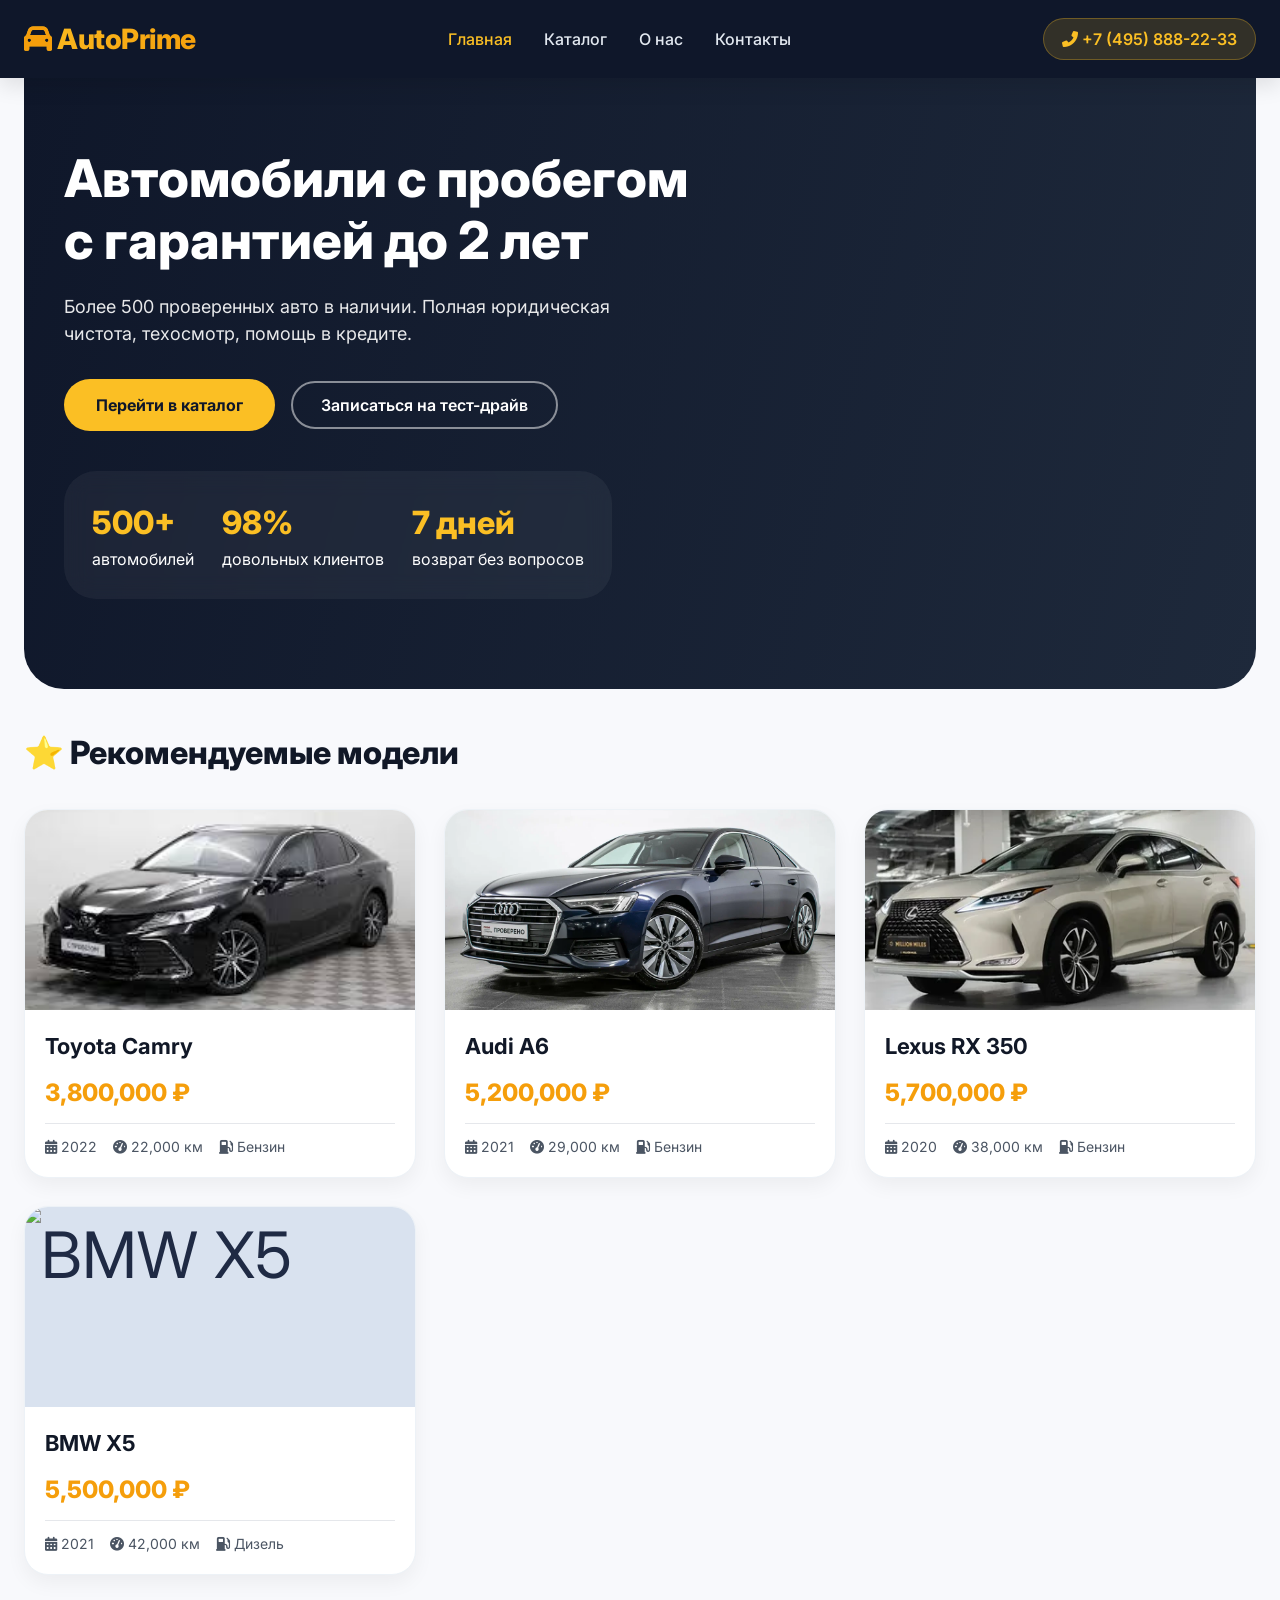
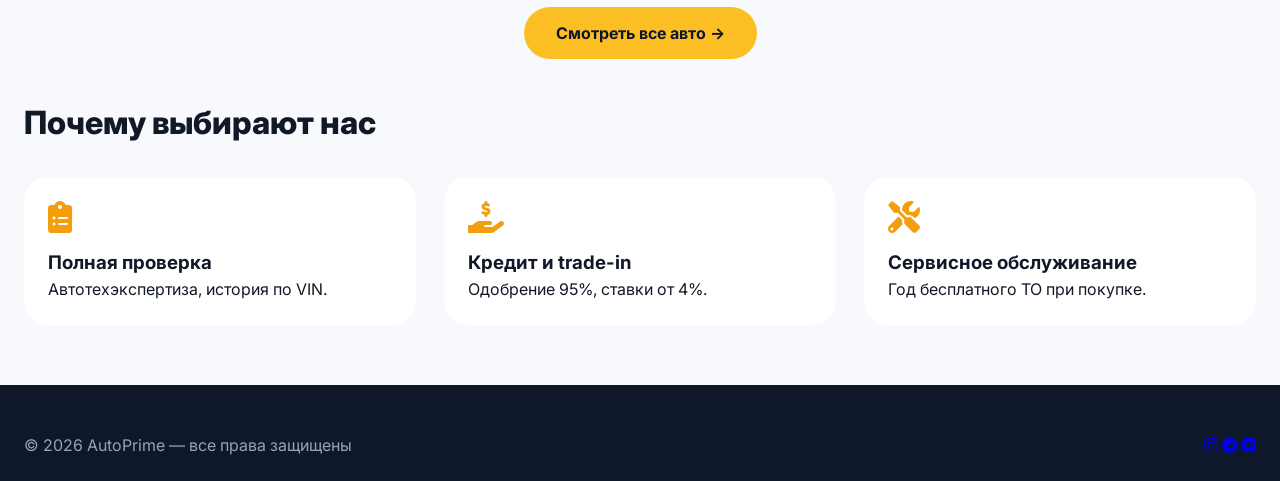
==== index.html @ ed4d7b5c "Add files via upload" ====
<!DOCTYPE html>
<html lang="ru">

<head>
    <meta charset="UTF-8">
    <meta name="viewport" content="width=device-width, initial-scale=1.0">
    <title>AutoPrime | Продажа авто с пробегом</title>
    <link rel="stylesheet" href="styles.css">
    <link rel="stylesheet" href="adaptation.css">
    <link href="https://fonts.googleapis.com/css2?family=Inter:opsz,wght@14..32,300;400;500;600;700;800&display=swap"
        rel="stylesheet">
    <link rel="stylesheet" href="https://cdnjs.cloudflare.com/ajax/libs/font-awesome/6.0.0-beta3/css/all.min.css">
</head>

<body>
    <header class="header">
        <div class="container">
            <div class="navbar">
                <div class="logo"><i class="fas fa-car"></i> AutoPrime</div>
                <ul class="nav-links">
                    <li><a href="index.html" class="active">Главная</a></li>
                    <li><a href="catalog.html">Каталог</a></li>
                    <li><a href="aboutUs.html">О нас</a></li>
                    <li><a href="contact.html">Контакты</a></li>
                </ul>
                <div class="contact-phone"><i class="fas fa-phone-alt"></i> +7 (495) 888-22-33</div>
            </div>
        </div>
    </header>

    <main>
        <div class="container">
            <div class="hero">
                <div class="hero-grid">
                    <div class="hero-content">
                        <h1>Автомобили с пробегом <br>с гарантией до 2 лет</h1>
                        <p>Более 500 проверенных авто в наличии. Полная юридическая чистота, техосмотр, помощь в
                            кредите.</p>
                        <div>
                            <a href="catalog.html" class="btn-primary">Перейти в каталог</a>
                            <a href="contact.html" class="btn-outline">Записаться на тест-драйв</a>
                        </div>
                    </div>
                    <div class="hero-stats">
                        <div class="stat-item">
                            <h3>500+</h3><span>автомобилей</span>
                        </div>
                        <div class="stat-item">
                            <h3>98%</h3><span>довольных клиентов</span>
                        </div>
                        <div class="stat-item">
                            <h3>7 дней</h3><span>возврат без вопросов</span>
                        </div>
                    </div>
                </div>
            </div>

            <div class="section-title">⭐ Рекомендуемые модели</div>
            <div id="featured-cars" class="cars-grid"></div>
            <div style="text-align: center; margin: 20px 0 40px;">
                <a href="catalog.html" class="btn-primary">Смотреть все авто →</a>
            </div>

            <div class="section-title">Почему выбирают нас</div>
            <div class="advantages-grid">
                <div class="advantage-card"><i class="fas fa-clipboard-list feature-icon"></i>
                    <h3>Полная проверка</h3>
                    <p>Автотехэкспертиза, история по VIN.</p>
                </div>
                <div class="advantage-card"><i class="fas fa-hand-holding-usd feature-icon"></i>
                    <h3>Кредит и trade-in</h3>
                    <p>Одобрение 95%, ставки от 4%.</p>
                </div>
                <div class="advantage-card"><i class="fas fa-tools feature-icon"></i>
                    <h3>Сервисное обслуживание</h3>
                    <p>Год бесплатного ТО при покупке.</p>
                </div>
            </div>
        </div>
    </main>

    <footer>
        <div class="container">
            <div class="footer-flex">
                <div>© 2026 AutoPrime — все права защищены</div>
                <div><a href="http://vk.com" target="_blank"><i class="fab fa-instagram"></i></a> <a
                        href="https://vk.com" target="_blank"><i class="fab fa-telegram"></i></a> <a
                        href="http://vk.com" target="_blank"><i class="fab fa-vk"></i></a></div>
            </div>
        </div>
    </footer>

    <div id="car-modal" class="modal">
        <div class="modal-content">
            <span class="close-modal">&times;</span>
            <div id="modal-body"></div>
            <button id="modal-testdrive" class="btn-primary">Записаться на тест-драйв</button>
        </div>
    </div>

    <script src="script.js"></script>
</body>

</html>
---- styles.css ----
* {
    margin: 0;
    padding: 0;
    box-sizing: border-box;
}

body {
    font-family: 'Inter', sans-serif;
    background-color: #F8F9FC;
    color: #111827;
    line-height: 1.5;
}

.container {
    max-width: 1280px;
    margin: 0 auto;
    padding: 0 24px;
}

/* Header */
.header {
    background: #0F172A;
    color: white;
    position: sticky;
    top: 0;
    z-index: 100;
    box-shadow: 0 8px 20px rgba(0,0,0,0.1);
}

.navbar {
    display: flex;
    align-items: center;
    justify-content: space-between;
    flex-wrap: wrap;
    padding: 18px 0;
    gap: 20px;
}

.logo {
    font-size: 28px;
    font-weight: 800;
    letter-spacing: -0.5px;
    background: linear-gradient(135deg, #FBBF24, #F59E0B);
    background-clip: text;
    -webkit-background-clip: text;
    color: transparent;
}

.logo i {
    color: #F59E0B;
    background: none;
    background-clip: unset;
}

.nav-links {
    display: flex;
    gap: 32px;
    list-style: none;
}

.nav-links a {
    color: #E2E8F0;
    text-decoration: none;
    font-weight: 500;
    transition: 0.2s;
}

.nav-links a:hover, .nav-links a.active {
    color: #FBBF24;
}

.contact-phone {
    background: rgba(251,191,36,0.15);
    padding: 8px 18px;
    border-radius: 40px;
    font-weight: 600;
    color: #FBBF24;
    border: 1px solid rgba(251,191,36,0.3);
}

/* Hero */
.hero {
    background: linear-gradient(105deg, #0F172A 0%, #1E293B 100%);
    color: white;
    padding: 70px 0 90px;
    border-radius: 0 0 40px 40px;
    margin-bottom: 40px;
    padding-left: 40px;
}

.hero-grid {
    display: flex;
    flex-wrap: wrap;
    align-items: center;
    justify-content: space-between;
    gap: 40px;
}

.hero-content h1 {
    font-size: 52px;
    font-weight: 800;
    line-height: 1.2;
    margin-bottom: 20px;
}

.hero-content p {
    font-size: 18px;
    opacity: 0.9;
    margin-bottom: 32px;
    max-width: 550px;
}

.btn-primary {
    background: #FBBF24;
    color: #0F172A;
    padding: 14px 32px;
    border-radius: 60px;
    font-weight: 700;
    text-decoration: none;
    display: inline-block;
    transition: 0.2s;
    border: none;
    cursor: pointer;
    font-size: 16px;
}

.btn-primary:hover {
    background: #F59E0B;
    transform: translateY(-2px);
}

.btn-outline {
    border: 2px solid rgba(255,255,255,0.5);
    background: transparent;
    padding: 12px 28px;
    border-radius: 60px;
    font-weight: 600;
    color: white;
    text-decoration: none;
    margin-left: 12px;
}

.hero-stats {
    background: rgba(255,255,255,0.05);
    backdrop-filter: blur(12px);
    border-radius: 32px;
    padding: 28px;
    display: flex;
    gap: 28px;
    flex-wrap: wrap;
}

.stat-item h3 {
    font-size: 32px;
    font-weight: 800;
    color: #FBBF24;
}

/* Cards */
.section-title {
    font-size: 32px;
    font-weight: 800;
    margin: 40px 0 16px;
}

.cars-grid {
    display: grid;
    grid-template-columns: repeat(auto-fill, minmax(300px, 1fr));
    gap: 28px;
    margin: 32px 0;
}

.car-card {
    background: white;
    border-radius: 24px;
    overflow: hidden;
    box-shadow: 0 8px 20px rgba(0,0,0,0.05);
    transition: all 0.25s;
    cursor: pointer;
    border: 1px solid #EDF2F7;
}

.car-card:hover {
    transform: translateY(-5px);
    box-shadow: 0 20px 28px -12px rgba(0,0,0,0.2);
    border-color: #FBBF24;
}

.car-img {
    height: 200px;
    background: #D9E2EF;
    display: flex;
    align-items: center;
    justify-content: center;
    font-size: 64px;
    color: #1F2A44;
}

.car-info {
    padding: 20px;
}

.car-title {
    font-size: 22px;
    font-weight: 700;
    margin-bottom: 8px;
}

.car-price {
    font-size: 24px;
    font-weight: 800;
    color: #F59E0B;
    margin: 12px 0;
}

.car-details {
    display: flex;
    gap: 16px;
    color: #4B5563;
    font-size: 14px;
    border-top: 1px solid #E5E7EB;
    padding-top: 12px;
    margin-top: 8px;
}

/* Filters */
.filters-bar {
    background: white;
    border-radius: 28px;
    padding: 28px;
    margin: 30px 0;
    box-shadow: 0 4px 12px rgba(0,0,0,0.03);
    display: flex;
    flex-wrap: wrap;
    gap: 20px;
    align-items: flex-end;
    border: 1px solid #EFF3F8;
}

.filter-group {
    flex: 1;
    min-width: 160px;
}

.filter-group label {
    font-weight: 600;
    display: block;
    margin-bottom: 8px;
    font-size: 14px;
}

select, input, textarea {
    width: 100%;
    padding: 12px 16px;
    border-radius: 40px;
    border: 1px solid #CBD5E1;
    font-family: inherit;
}

.price-range {
    display: flex;
    gap: 10px;
}

.btn-filter {
    background: #0F172A;
    color: white;
    border: none;
    padding: 12px 24px;
    border-radius: 40px;
    cursor: pointer;
}

.sort-bar {
    display: flex;
    justify-content: flex-end;
    gap: 12px;
    margin: 20px 0;
}

.cars-count {
    font-weight: 500;
    margin-bottom: 16px;
}

/* Modal */
.modal {
    display: none;
    position: fixed;
    top: 0; left: 0;
    width: 100%; height: 100%;
    background: rgba(0,0,0,0.7);
    align-items: center;
    justify-content: center;
    z-index: 1000;
}

.modal-content {
    background: white;
    max-width: 550px;
    width: 90%;
    border-radius: 32px;
    padding: 28px;
    position: relative;
}

.close-modal {
    position: absolute;
    right: 24px;
    top: 20px;
    font-size: 28px;
    cursor: pointer;
}

/* Advantages */
.advantages-grid {
    display: grid;
    grid-template-columns: repeat(auto-fit, minmax(240px, 1fr));
    gap: 28px;
    margin: 30px 0;
}

.advantage-card {
    background: white;
    padding: 24px;
    border-radius: 24px;
}

.feature-icon {
    font-size: 32px;
    color: #F59E0B;
    margin-bottom: 16px;
}

/* About page */
.about-grid {
    display: flex;
    flex-wrap: wrap;
    gap: 48px;
    margin: 40px 0;
}

.quote-block {
    background: #EFF6FF;
    border-radius: 28px;
    padding: 32px;
    flex: 1;
}

.team-grid {
    display: flex;
    gap: 24px;
    flex-wrap: wrap;
    margin-bottom: 40px;
}

.team-card {
    background: white;
    border-radius: 28px;
    padding: 20px;
    width: 180px;
    text-align: center;
}

/* Contact page */
.contact-grid {
    display: flex;
    flex-wrap: wrap;
    gap: 40px;
    margin-bottom: 60px;
}

.contact-form-block, .contact-info-block {
    flex: 1;
}

.contact-form {
    background: white;
    padding: 32px;
    border-radius: 32px;
    box-shadow: 0 8px 20px rgba(0,0,0,0.05);
}

.form-group {
    margin-bottom: 20px;
}

.info-card {
    background: #F1F5F9;
    border-radius: 28px;
    padding: 28px;
}

/* Footer */
footer {
    background: #0F172A;
    color: #94A3B8;
    padding: 48px 0 24px;
    margin-top: 60px;
}

.footer-flex {
    display: flex;
    justify-content: space-between;
    flex-wrap: wrap;
    gap: 20px;
}
---- adaptation.css ----
/* Tablet */
@media (max-width: 900px) {
    .hero-content h1 {
        font-size: 38px;
    }
    
    .hero-stats {
        justify-content: center;
    }
    
    .navbar {
        flex-direction: column;
        text-align: center;
    }
    
    .nav-links {
        justify-content: center;
        flex-wrap: wrap;
        gap: 20px;
    }
}

/* Mobile */
@media (max-width: 680px) {
    .container {
        padding: 0 16px;
    }
    
    .hero {
        padding: 40px 0 60px;
    }
    
    .hero-content h1 {
        font-size: 28px;
    }
    
    .hero-content p {
        font-size: 16px;
    }
    
    .btn-primary, .btn-outline {
        padding: 10px 20px;
        font-size: 14px;
    }
    
    .btn-outline {
        margin-left: 8px;
    }
    
    .section-title {
        font-size: 26px;
    }
    
    .cars-grid {
        grid-template-columns: 1fr;
        gap: 20px;
    }
    
    .filters-bar {
        flex-direction: column;
        align-items: stretch;
    }
    
    .filter-group {
        width: 100%;
    }
    
    .price-range {
        flex-direction: column;
    }
    
    .sort-bar {
        justify-content: flex-start;
        flex-wrap: wrap;
    }
    
    .about-grid {
        flex-direction: column;
    }
    
    .team-card {
        width: 100%;
    }
    
    .contact-grid {
        flex-direction: column;
    }
    
    .hero-stats {
        flex-direction: column;
        align-items: center;
        text-align: center;
        gap: 16px;
    }
    
    .stat-item h3 {
        font-size: 28px;
    }
    
    .modal-content {
        width: 95%;
        padding: 20px;
    }
}
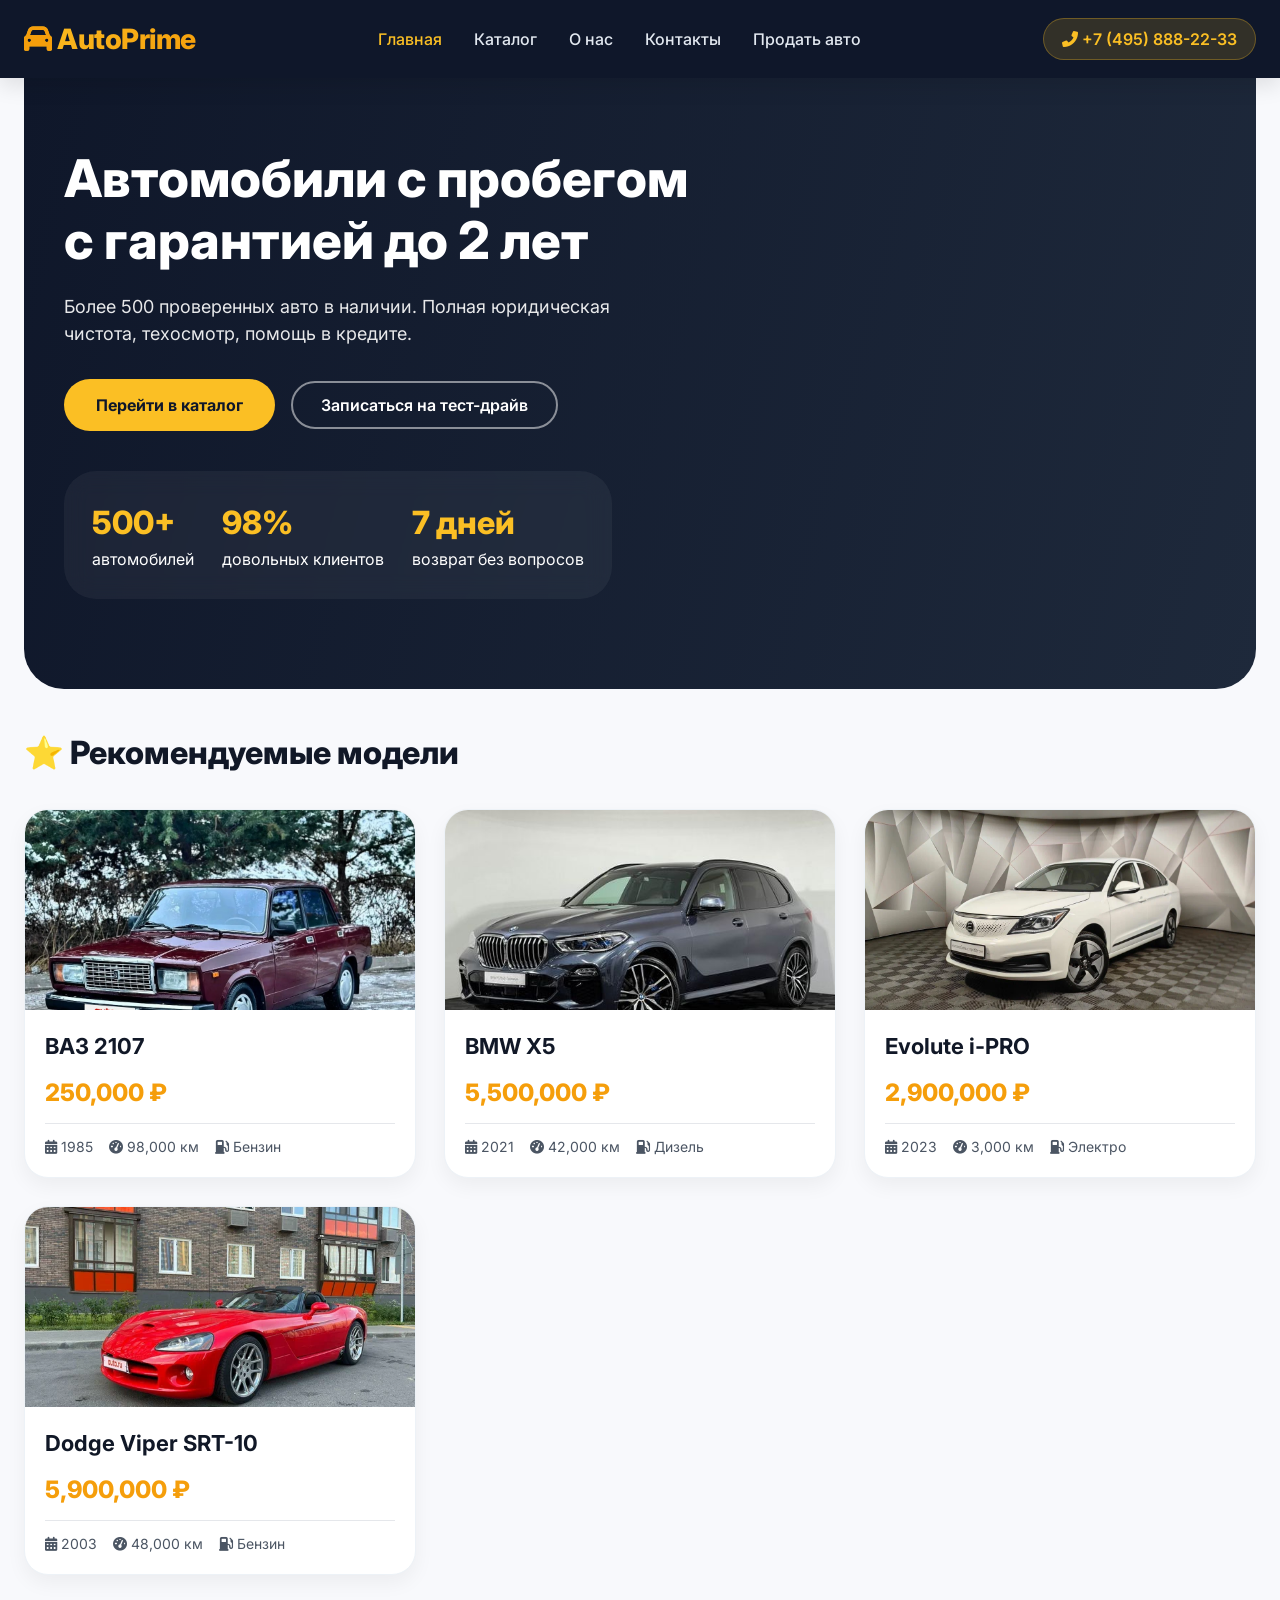
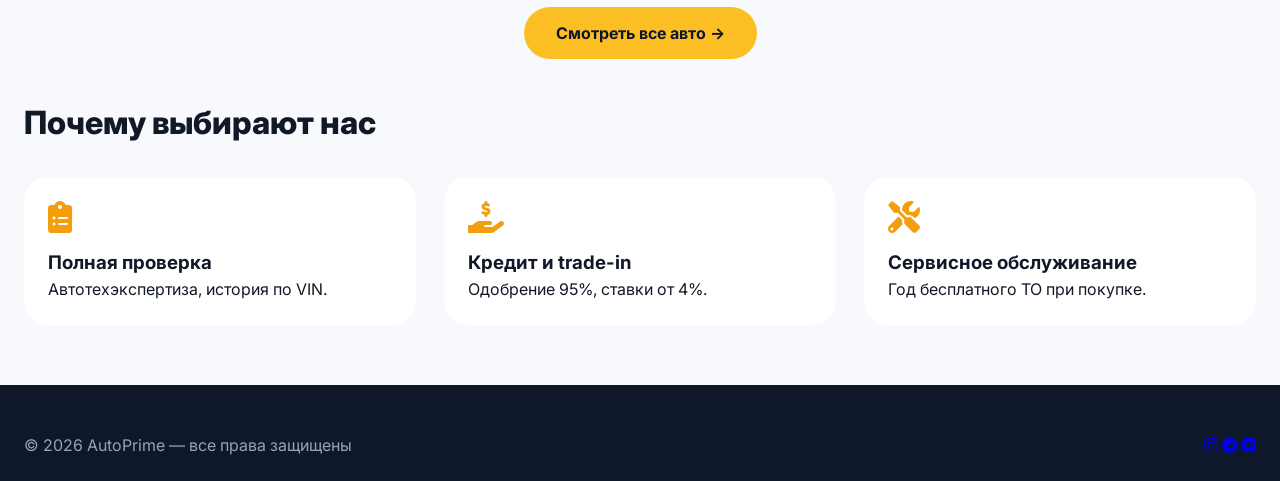
==== commit a5508ca0: "Update index.html" ====
--- a/index.html
+++ b/index.html
@@ -22,6 +22,7 @@
                     <li><a href="catalog.html">Каталог</a></li>
                     <li><a href="aboutUs.html">О нас</a></li>
                     <li><a href="contact.html">Контакты</a></li>
+                    <li><a href="sell.html">Продать авто</a></li>
                 </ul>
                 <div class="contact-phone"><i class="fas fa-phone-alt"></i> +7 (495) 888-22-33</div>
             </div>
@@ -36,7 +37,7 @@
                         <h1>Автомобили с пробегом <br>с гарантией до 2 лет</h1>
                         <p>Более 500 проверенных авто в наличии. Полная юридическая чистота, техосмотр, помощь в
                             кредите.</p>
-                        <div>
+                        <div class="btns">
                             <a href="catalog.html" class="btn-primary">Перейти в каталог</a>
                             <a href="contact.html" class="btn-outline">Записаться на тест-драйв</a>
                         </div>
@@ -101,4 +102,4 @@
     <script src="script.js"></script>
 </body>
 
-</html>+</html>
--- a/adaptation.css
+++ b/adaptation.css
@@ -44,7 +44,12 @@
     }
     
     .btn-outline {
-        margin-left: 8px;
+        margin-right: 10px;
+    }
+    
+    .btns {
+        display: grid;
+        row-gap: 1rem;
     }
     
     .section-title {
@@ -101,4 +106,4 @@
         width: 95%;
         padding: 20px;
     }
-}+}
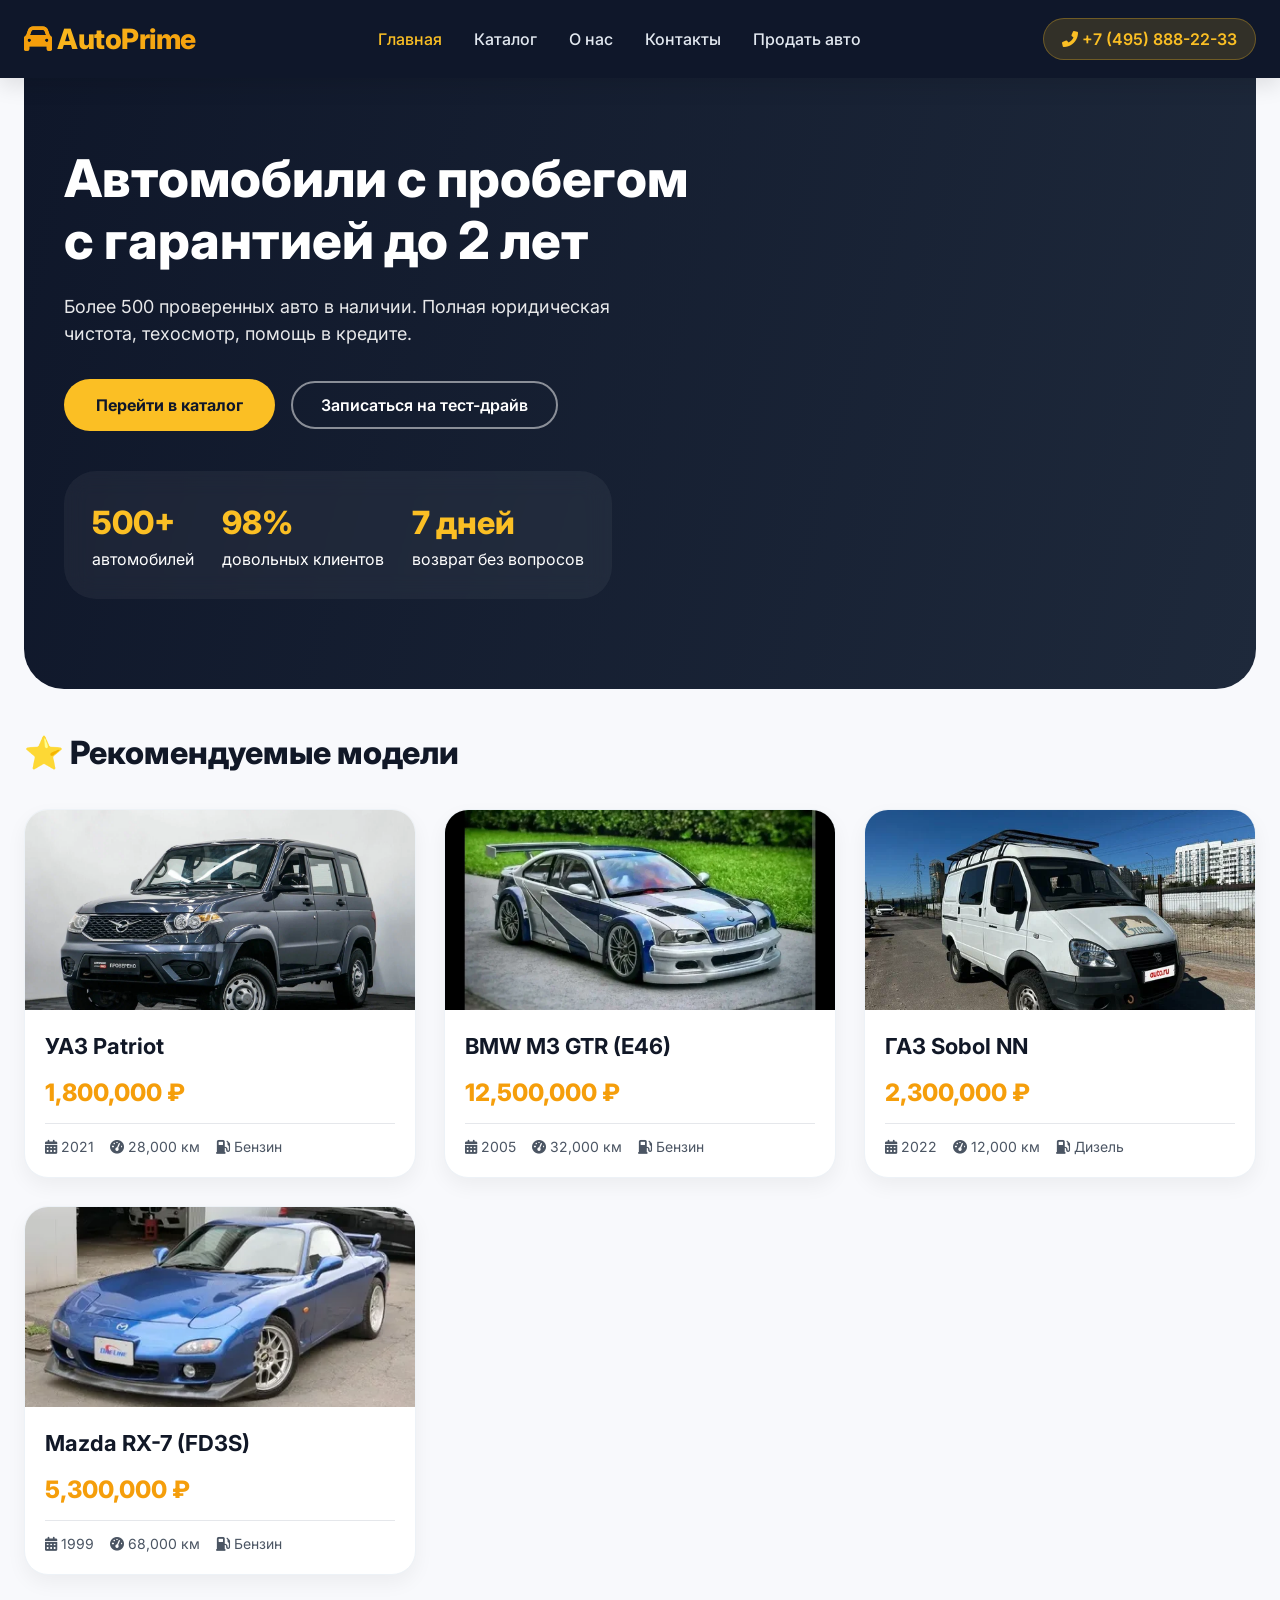
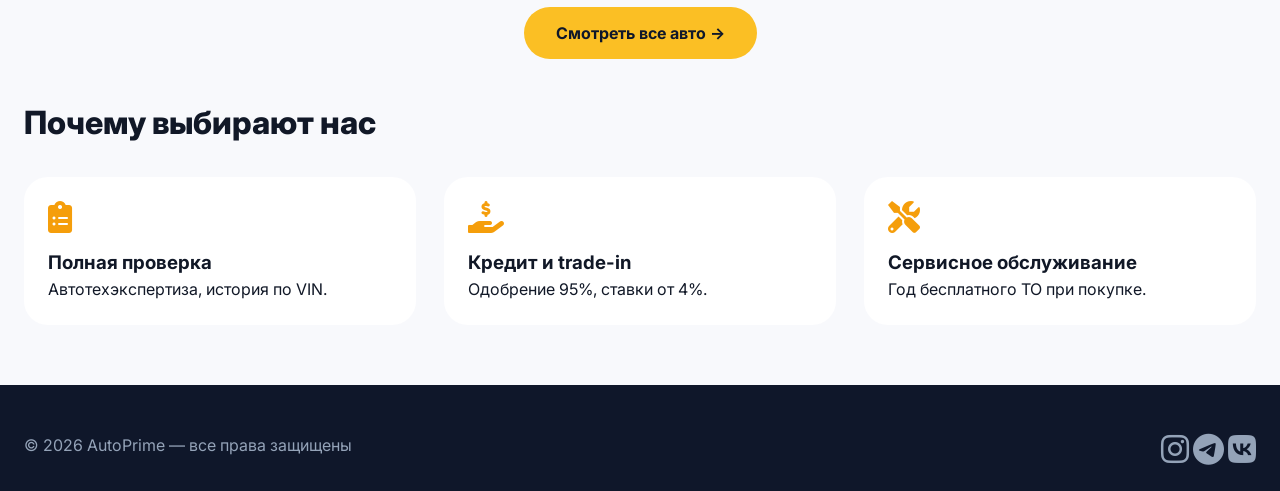
==== commit 5a8ad4ef: "Update index.html" ====
--- a/index.html
+++ b/index.html
@@ -84,9 +84,9 @@
         <div class="container">
             <div class="footer-flex">
                 <div>© 2026 AutoPrime — все права защищены</div>
-                <div><a href="http://vk.com" target="_blank"><i class="fab fa-instagram"></i></a> <a
-                        href="https://vk.com" target="_blank"><i class="fab fa-telegram"></i></a> <a
-                        href="http://vk.com" target="_blank"><i class="fab fa-vk"></i></a></div>
+                <div><a href="http://vk.com" target="_blank"><i class="fab fa-instagram fa-2x"></i></a> <a
+                        href="https://vk.com" target="_blank"><i class="fab fa-telegram fa-2x"></i></a> <a
+                        href="http://vk.com" target="_blank"><i class="fab fa-vk fa-2x"></i></a></div>
             </div>
         </div>
     </footer>
--- a/styles.css
+++ b/styles.css
@@ -24,7 +24,7 @@
     position: sticky;
     top: 0;
     z-index: 100;
-    box-shadow: 0 8px 20px rgba(0,0,0,0.1);
+    box-shadow: 0 8px 20px rgba(0, 0, 0, 0.1);
 }
 
 .navbar {
@@ -65,17 +65,18 @@
     transition: 0.2s;
 }
 
-.nav-links a:hover, .nav-links a.active {
+.nav-links a:hover,
+.nav-links a.active {
     color: #FBBF24;
 }
 
 .contact-phone {
-    background: rgba(251,191,36,0.15);
+    background: rgba(251, 191, 36, 0.15);
     padding: 8px 18px;
     border-radius: 40px;
     font-weight: 600;
     color: #FBBF24;
-    border: 1px solid rgba(251,191,36,0.3);
+    border: 1px solid rgba(251, 191, 36, 0.3);
 }
 
 /* Hero */
@@ -130,7 +131,7 @@
 }
 
 .btn-outline {
-    border: 2px solid rgba(255,255,255,0.5);
+    border: 2px solid rgba(255, 255, 255, 0.5);
     background: transparent;
     padding: 12px 28px;
     border-radius: 60px;
@@ -141,7 +142,7 @@
 }
 
 .hero-stats {
-    background: rgba(255,255,255,0.05);
+    background: rgba(255, 255, 255, 0.05);
     backdrop-filter: blur(12px);
     border-radius: 32px;
     padding: 28px;
@@ -174,7 +175,7 @@
     background: white;
     border-radius: 24px;
     overflow: hidden;
-    box-shadow: 0 8px 20px rgba(0,0,0,0.05);
+    box-shadow: 0 8px 20px rgba(0, 0, 0, 0.05);
     transition: all 0.25s;
     cursor: pointer;
     border: 1px solid #EDF2F7;
@@ -182,7 +183,7 @@
 
 .car-card:hover {
     transform: translateY(-5px);
-    box-shadow: 0 20px 28px -12px rgba(0,0,0,0.2);
+    box-shadow: 0 20px 28px -12px rgba(0, 0, 0, 0.2);
     border-color: #FBBF24;
 }
 
@@ -229,7 +230,7 @@
     border-radius: 28px;
     padding: 28px;
     margin: 30px 0;
-    box-shadow: 0 4px 12px rgba(0,0,0,0.03);
+    box-shadow: 0 4px 12px rgba(0, 0, 0, 0.03);
     display: flex;
     flex-wrap: wrap;
     gap: 20px;
@@ -249,7 +250,9 @@
     font-size: 14px;
 }
 
-select, input, textarea {
+select,
+input,
+textarea {
     width: 100%;
     padding: 12px 16px;
     border-radius: 40px;
@@ -287,9 +290,11 @@
 .modal {
     display: none;
     position: fixed;
-    top: 0; left: 0;
-    width: 100%; height: 100%;
-    background: rgba(0,0,0,0.7);
+    top: 0;
+    left: 0;
+    width: 100%;
+    height: 100%;
+    background: rgba(0, 0, 0, 0.7);
     align-items: center;
     justify-content: center;
     z-index: 1000;
@@ -370,15 +375,17 @@
     margin-bottom: 60px;
 }
 
-.contact-form-block, .contact-info-block {
+.contact-form-block,
+.contact-info-block {
     flex: 1;
+    margin-bottom: 80px;
 }
 
 .contact-form {
     background: white;
     padding: 32px;
     border-radius: 32px;
-    box-shadow: 0 8px 20px rgba(0,0,0,0.05);
+    box-shadow: 0 8px 20px rgba(0, 0, 0, 0.05);
 }
 
 .form-group {
@@ -404,4 +411,127 @@
     justify-content: space-between;
     flex-wrap: wrap;
     gap: 20px;
-}+}
+
+.sell-hero {
+    background: linear-gradient(105deg, #0F172A 0%, #1E293B 100%);
+    color: white;
+    padding: 40px 0 60px;
+    border-radius: 0 0 40px 40px;
+    margin-bottom: 40px;
+    text-align: center;
+}
+
+.sell-form-container {
+    max-width: 800px;
+    margin: 0 auto 60px;
+    background: white;
+    border-radius: 32px;
+    padding: 40px;
+    box-shadow: 0 20px 35px -12px rgba(0, 0, 0, 0.1);
+}
+
+.form-row {
+    display: flex;
+    gap: 20px;
+    flex-wrap: wrap;
+    margin-bottom: 20px;
+}
+
+.form-row .form-group {
+    flex: 1;
+    min-width: 180px;
+}
+
+.form-group {
+    margin-bottom: 20px;
+}
+
+.form-group label {
+    display: block;
+    font-weight: 600;
+    margin-bottom: 8px;
+    color: #0F172A;
+}
+
+.form-group input,
+.form-group select,
+.form-group textarea {
+    width: 100%;
+    padding: 12px 16px;
+    border-radius: 40px;
+    border: 1px solid #CBD5E1;
+    font-family: 'Inter', sans-serif;
+    font-size: 16px;
+    transition: 0.2s;
+}
+
+.form-group textarea {
+    border-radius: 24px;
+    resize: vertical;
+}
+
+.form-group input:focus,
+.form-group select:focus,
+.form-group textarea:focus {
+    outline: none;
+    border-color: #F59E0B;
+    box-shadow: 0 0 0 3px rgba(245, 158, 11, 0.1);
+}
+
+.photo-preview {
+    display: flex;
+    flex-wrap: wrap;
+    gap: 16px;
+    margin-top: 12px;
+    align-items: center;
+}
+
+.preview-img {
+    width: 120px;
+    height: 90px;
+    object-fit: cover;
+    border-radius: 16px;
+    border: 1px solid #E2E8F0;
+    background: #F8FAFC;
+}
+
+.btn-submit {
+    width: 100%;
+    background: #FBBF24;
+    color: #0F172A;
+    padding: 14px;
+    font-size: 18px;
+    font-weight: 700;
+    border: none;
+    border-radius: 60px;
+    cursor: pointer;
+    transition: 0.2s;
+    margin-top: 10px;
+}
+
+.btn-submit:hover {
+    background: #F59E0B;
+    transform: translateY(-2px);
+}
+
+.note {
+    font-size: 13px;
+    color: #64748B;
+    text-align: center;
+    margin-top: 20px;
+}
+
+.header {
+    transition: transform 0.3s ease, box-shadow 0.3s ease;
+}
+
+.header-hidden {
+    transform: translateY(-100%);
+    box-shadow: none;
+}
+
+a, a:visited {
+    color: inherit;
+    text-decoration: none;
+}
--- a/adaptation.css
+++ b/adaptation.css
@@ -17,6 +17,18 @@
         justify-content: center;
         flex-wrap: wrap;
         gap: 20px;
+    }
+}
+
+/* Сворачивание header на телефонах при скролле */
+@media (max-width: 768px) {
+    .header {
+        position: sticky;
+        top: 0;
+        transition: transform 0.3s ease;
+    }
+    .header-hidden {
+        transform: translateY(-100%);
     }
 }
 
@@ -51,7 +63,7 @@
         display: grid;
         row-gap: 1rem;
     }
-    
+
     .section-title {
         font-size: 26px;
     }
@@ -107,3 +119,9 @@
         padding: 20px;
     }
 }
+
+@media (max-width: 640px) {
+    .sell-form-container {
+        padding: 24px;
+    }
+}
